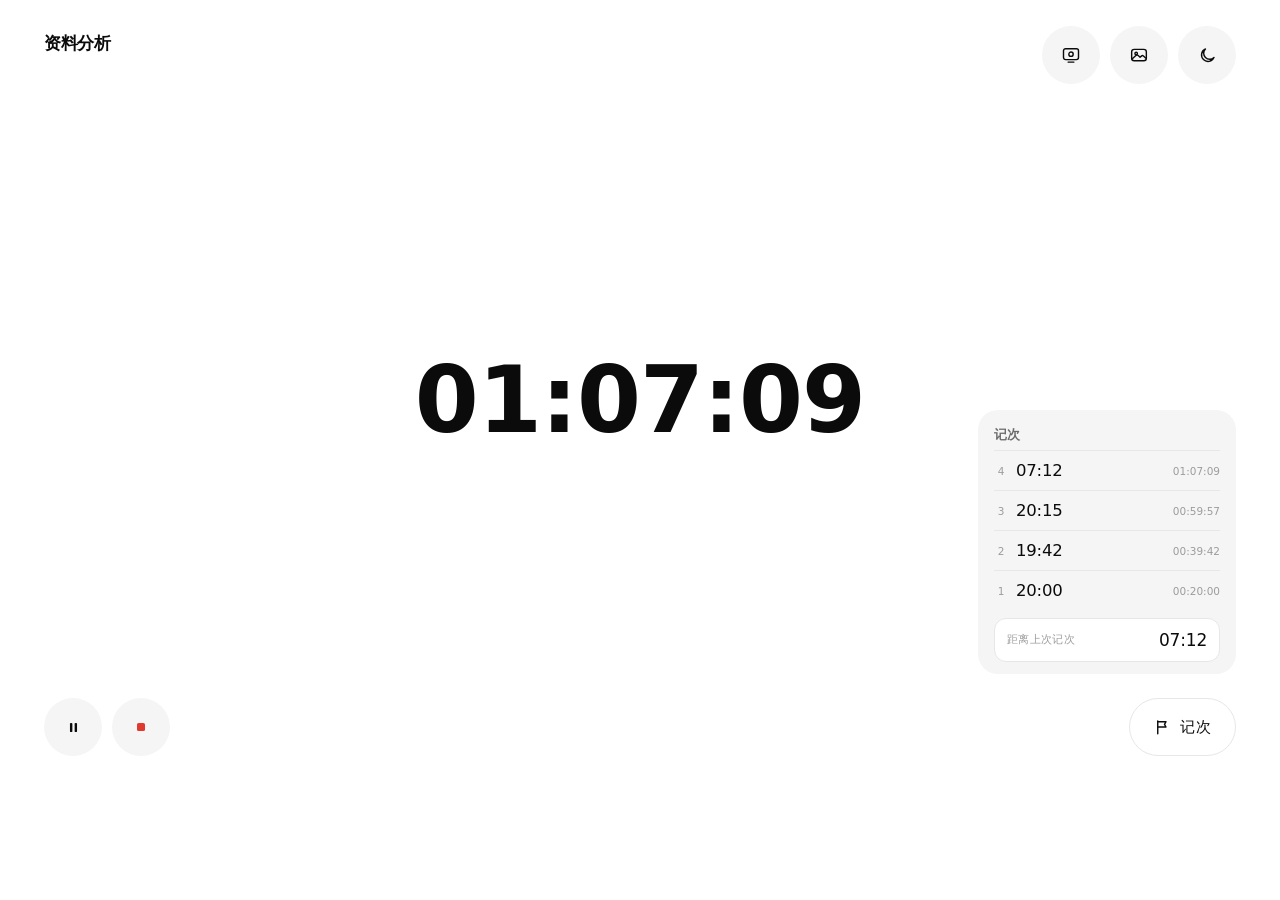
==== mock/lap3.html @ 706c1d80 "feat: EtchTime v1.0 - time tracker" ====
<!doctype html>
<html lang="zh-CN">
<head>
<meta charset="utf-8">
<title>记次 · 效果图 v3</title>
<style>
  :root{
    --card:#F5F5F5; --card-2:#EDEDED;
    --ink:#0B0B0B; --ink-2:#6B6B6B; --ink-3:#9C9C9C; --line:#E7E7E7;
    --font:-apple-system,"SF Pro Text","PingFang SC","Noto Sans CJK SC","Microsoft YaHei",system-ui,sans-serif;
  }
  *{box-sizing:border-box;margin:0;padding:0;}
  body{background:#fff;color:var(--ink);font-family:var(--font);-webkit-font-smoothing:antialiased;}
  .screen{position:relative;width:1280px;height:800px;overflow:hidden;}

  .top{position:absolute;top:32px;left:44px;}
  .top .name{font-size:17px;font-weight:600;letter-spacing:-.3px;}

  .corner{position:absolute;top:26px;right:44px;display:flex;gap:10px;}
  .tool{width:58px;height:58px;border-radius:50%;background:var(--card);display:grid;place-items:center;color:var(--ink);}

  .clock{
    position:absolute;inset:0;display:flex;align-items:center;justify-content:center;
    font-size:clamp(54px,7.2vw,92px);font-weight:550;letter-spacing:-.01em;
    font-variant-numeric:tabular-nums;
  }

  /* 记次面板：窄一点，最多 6 条 */
  .laps{
    position:absolute;right:44px;bottom:126px;
    width:258px;background:var(--card);border-radius:20px;
    padding:14px 16px 12px;
  }
  .laps-head{padding-bottom:6px;}
  .laps-head b{font-size:12.5px;font-weight:600;letter-spacing:.2px;color:var(--ink-2);}

  .lap{
    display:flex;align-items:center;gap:8px;
    height:40px;border-top:1px solid var(--line);
    font-variant-numeric:tabular-nums;
  }
  .lap:first-of-type{border-top:0;}
  .no{
    width:14px;flex:none;text-align:center;
    color:var(--ink-3);font-size:10.5px;
  }
  .iv{flex:1;font-size:16.5px;font-weight:500;letter-spacing:-.2px;}
  .cu{font-size:10.5px;color:var(--ink-3);font-variant-numeric:tabular-nums;}

  .live{
    margin-top:8px;padding:11px 12px;border-radius:12px;
    background:#fff;border:1px solid var(--line);
    display:flex;align-items:center;justify-content:space-between;gap:10px;
  }
  .live .lb{font-size:10.5px;color:var(--ink-3);letter-spacing:.3px;}
  .live .lv{font-size:17px;font-weight:500;letter-spacing:-.2px;font-variant-numeric:tabular-nums;}

  .actions{position:absolute;left:44px;bottom:44px;display:flex;gap:10px;}

  .lapbtn{
    position:absolute;right:44px;bottom:44px;
    height:58px;padding:0 24px;border-radius:999px;
    background:#FFFFFF;color:var(--ink);border:1px solid var(--line);
    display:flex;align-items:center;gap:8px;
    font-size:15px;font-weight:550;letter-spacing:.3px;
  }
</style>
</head>
<body>
<div class="screen">

  <div class="top"><span class="name">资料分析</span></div>

  <div class="corner">
    <div class="tool"><svg width="20" height="20" viewBox="0 0 24 24" fill="none" stroke="currentColor" stroke-width="1.7" stroke-linecap="round"><rect x="3" y="4.5" width="18" height="13" rx="2.5"/><path d="M8.5 20.5h7"/><circle cx="12" cy="11" r="2.6"/></svg></div>
    <div class="tool"><svg width="20" height="20" viewBox="0 0 24 24" fill="none" stroke="currentColor" stroke-width="1.7" stroke-linecap="round" stroke-linejoin="round"><rect x="3.2" y="5.2" width="17.6" height="13.6" rx="3"/><circle cx="8.6" cy="10.2" r="1.5"/><path d="M4 16.6l4.6-4.2a1.6 1.6 0 0 1 2.1 0l2.6 2.3 1.9-1.6a1.6 1.6 0 0 1 2.1 0l2.7 2.4"/></svg></div>
    <div class="tool"><svg width="19" height="19" viewBox="0 0 24 24" fill="none" stroke="currentColor" stroke-width="1.8" stroke-linecap="round" stroke-linejoin="round"><path d="M20.2 14.6A8.2 8.2 0 1 1 9.4 3.8a6.6 6.6 0 0 0 10.8 10.8z"/></svg></div>
  </div>

  <div class="clock">01:07:09</div>

  <div class="laps">
    <div class="laps-head"><b>记次</b></div>
    <div class="lap"><span class="no">4</span><span class="iv">07:12</span><span class="cu">01:07:09</span></div>
    <div class="lap"><span class="no">3</span><span class="iv">20:15</span><span class="cu">00:59:57</span></div>
    <div class="lap"><span class="no">2</span><span class="iv">19:42</span><span class="cu">00:39:42</span></div>
    <div class="lap"><span class="no">1</span><span class="iv">20:00</span><span class="cu">00:20:00</span></div>

    <div class="live">
      <span class="lb">距离上次记次</span>
      <span class="lv">07:12</span>
    </div>
  </div>

  <div class="actions">
    <div class="tool"><svg width="17" height="17" viewBox="0 0 24 24" fill="currentColor"><rect x="7" y="5.5" width="3.4" height="13" rx="1.2"/><rect x="13.6" y="5.5" width="3.4" height="13" rx="1.2"/></svg></div>
    <div class="tool" style="color:#E03A2F"><svg width="16" height="16" viewBox="0 0 24 24" fill="currentColor"><rect x="6" y="6" width="12" height="12" rx="2.4"/></svg></div>
  </div>

  <div class="lapbtn">
    <svg width="18" height="18" viewBox="0 0 24 24" fill="none" stroke="currentColor" stroke-width="1.9" stroke-linecap="round" stroke-linejoin="round"><path d="M5 21V4"/><path d="M5 5h11l-2 3.5 2 3.5H5"/></svg>
    记次
  </div>

</div>
</body>
</html>
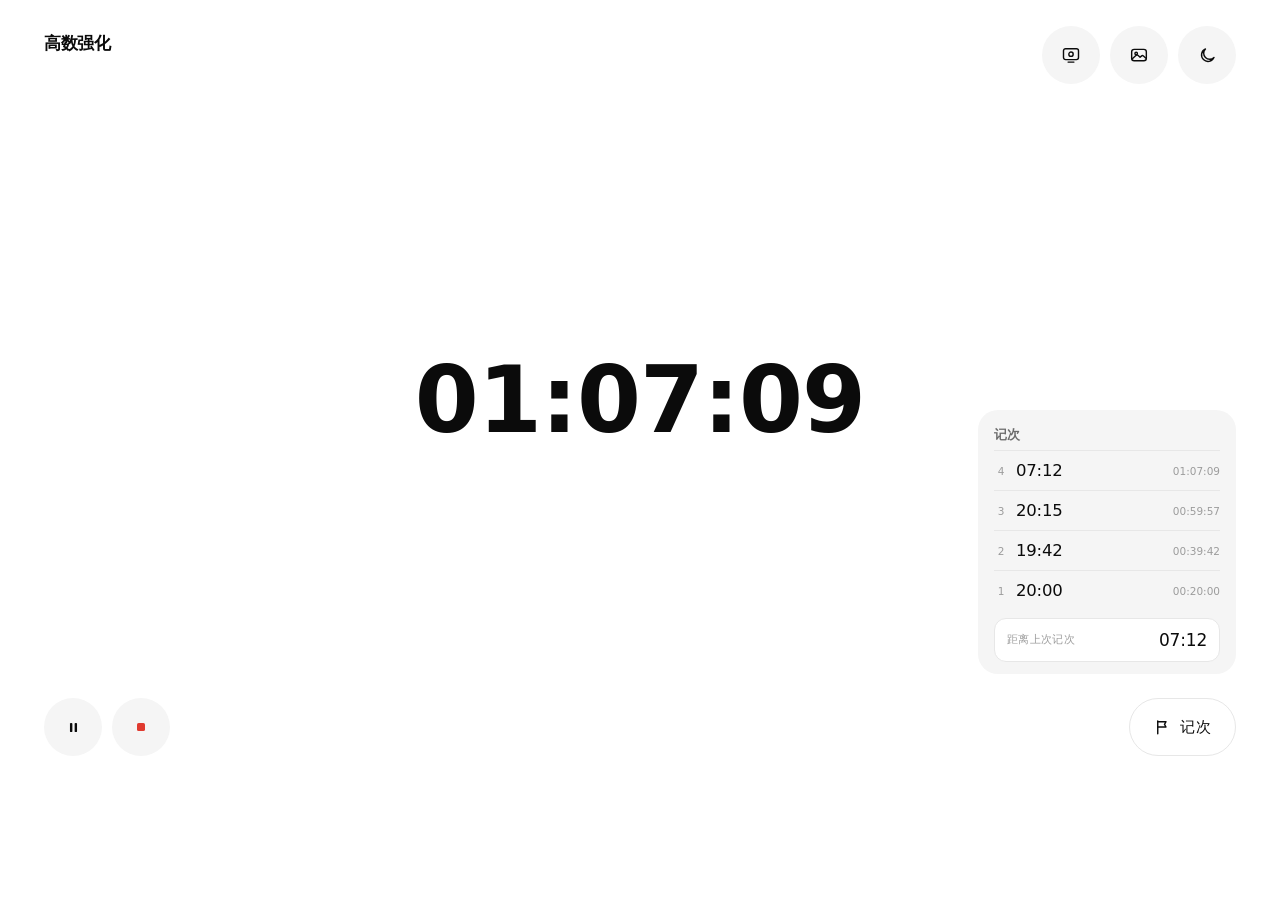
==== commit ed18836d: "feat: EtchTime v1.0 - time tracker" ====
--- a/mock/lap3.html
+++ b/mock/lap3.html
@@ -69,7 +69,7 @@
 <body>
 <div class="screen">
 
-  <div class="top"><span class="name">资料分析</span></div>
+  <div class="top"><span class="name">高数强化</span></div>
 
   <div class="corner">
     <div class="tool"><svg width="20" height="20" viewBox="0 0 24 24" fill="none" stroke="currentColor" stroke-width="1.7" stroke-linecap="round"><rect x="3" y="4.5" width="18" height="13" rx="2.5"/><path d="M8.5 20.5h7"/><circle cx="12" cy="11" r="2.6"/></svg></div>
